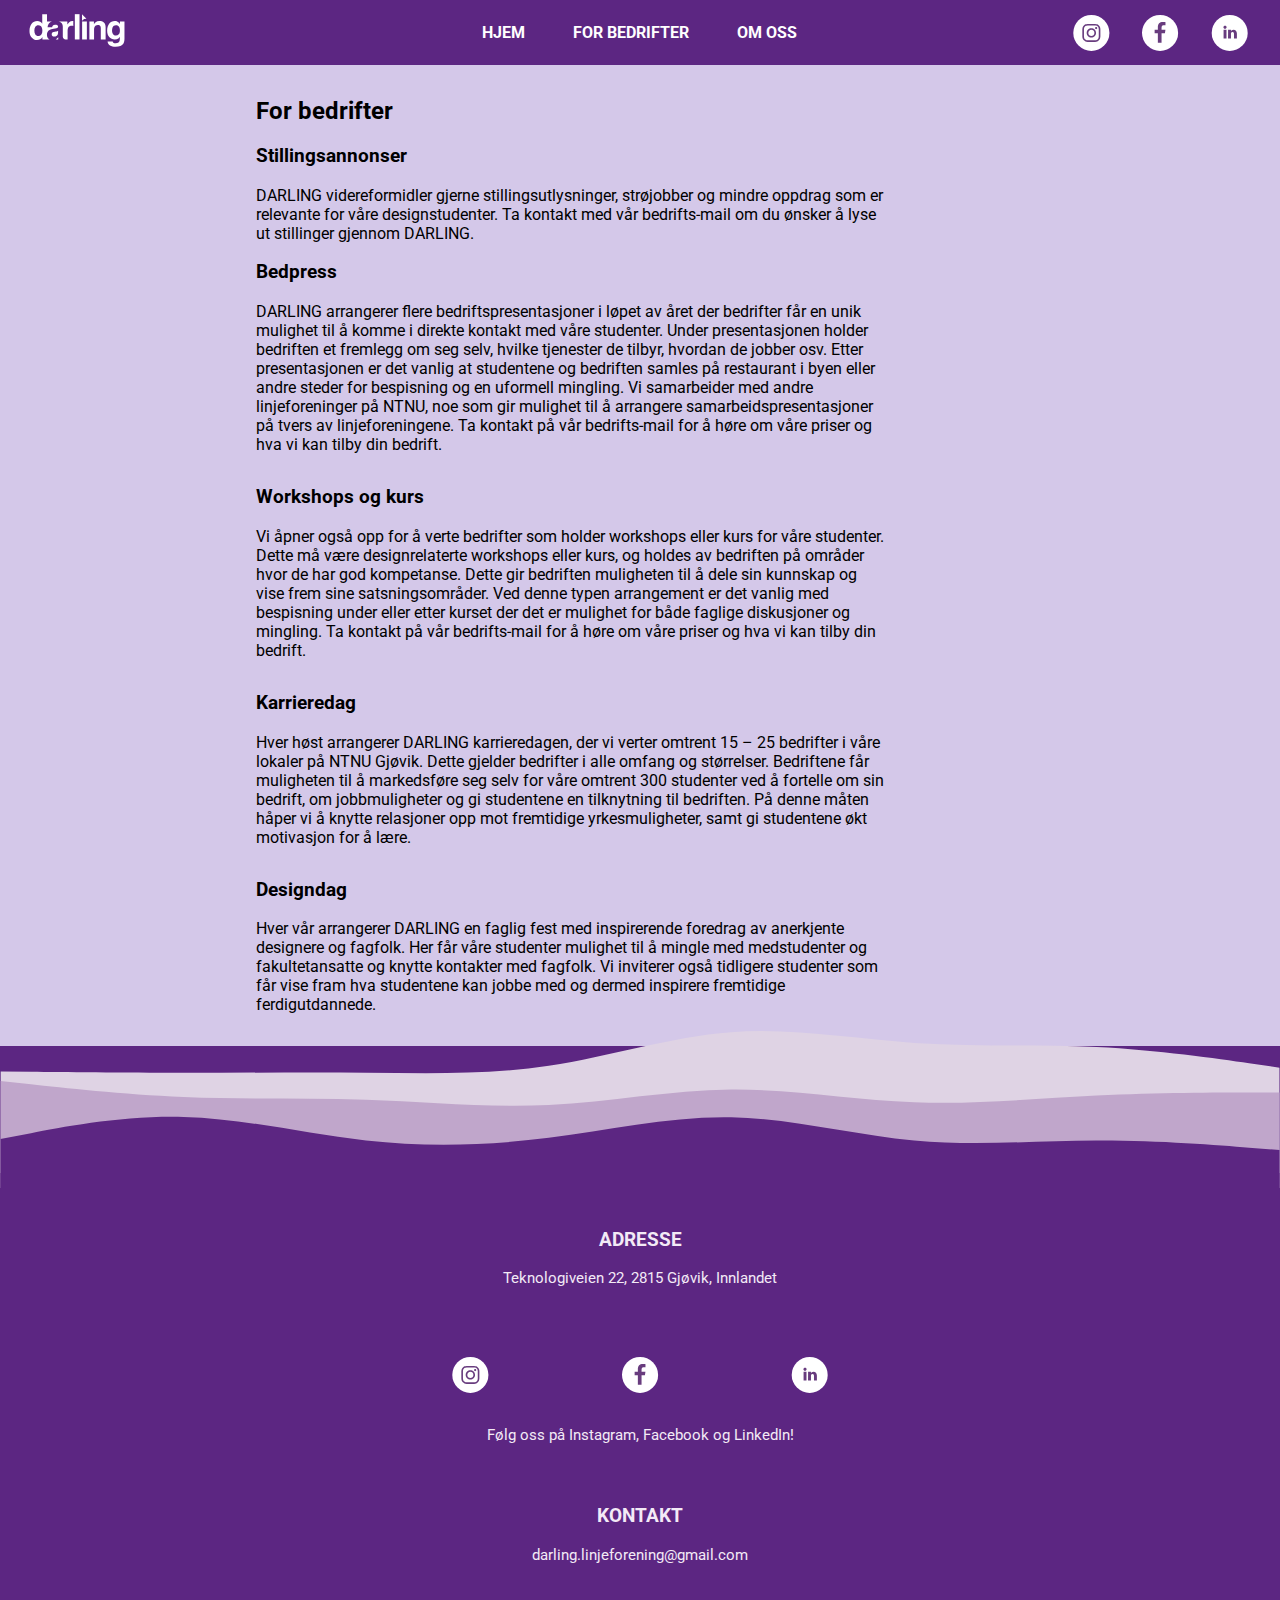
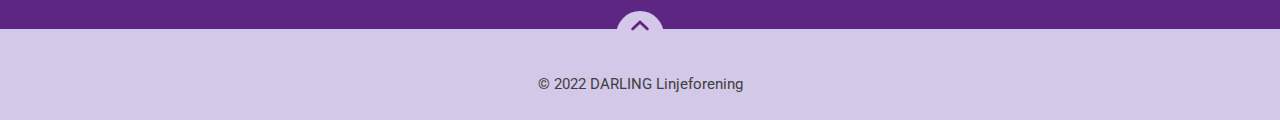
==== bedrifter.html @ b05ab0b9 "navbar on desktop, om oss, bedrifter" ====
<!DOCTYPE html>
<html lang="en">

<head>
    <meta charset="UTF-8">
    <meta http-equiv="X-UA-Compatible" content="IE=edge">
    <meta name="viewport" content="width=device-width, initial-scale=1.0">
    <title>Darling Linjeforening</title>
    <link rel="stylesheet" href="./assets/sass/main.css">
</head>

<body>
    <header>
        <nav>
            <div class="logo">
              <a href="./index.html"><img src="./assets/img/darling_primærlogo_hvit.svg" alt="Darling logo"></a>
            </div>
            <a id="dropdown__btn"> &#9776;</a>
            <div id="dropdown">
              <div class="dropdown__content" id="dropdown__content">
                  <a id="dropdown__btn--close">&times;</a>
                  <a href="./index.html">Hjem</a>
                  <a href="./bedrifter.html">For bedrifter</a>
                  <a href="./omoss.html">Om oss</a>
              </div>
            </div>
            <div class="some">
              <img src="./assets/img/instagram-icon.svg" alt="Instagram ikon">
              <img src="./assets/img/facebook-icon.svg" alt="Facebook ikon">
              <img src="./assets/img/linkedin-icon.svg" alt="LinkedIn ikon">
            </div>
        </nav>
    </header>

    <main>
        <article class="article-klassisk">
            <h2>For bedrifter</h2>
            <h3>Stillingsannonser</h3>
            <p class="paragraf-klassisk">
                DARLING videreformidler gjerne stillingsutlysninger, strøjobber og mindre oppdrag som er 
                relevante for våre designstudenter. Ta kontakt med vår bedrifts-mail om du ønsker å lyse ut 
                stillinger gjennom DARLING.
            </p>
        <article>

        </article class="article-klassisk">
            <h3>
                Bedpress
            </h3>
            <p class="paragraf-klassisk">
                DARLING arrangerer flere bedriftspresentasjoner i løpet av året der bedrifter får en unik mulighet 
                til å komme i direkte kontakt med våre studenter. Under presentasjonen holder bedriften et fremlegg 
                om seg selv, hvilke tjenester de tilbyr, hvordan de jobber osv. Etter presentasjonen er det vanlig at 
                studentene og bedriften samles på restaurant i byen eller andre steder for bespisning og en uformell 
                mingling. Vi samarbeider med andre linjeforeninger på NTNU, noe som gir mulighet til å arrangere 
                samarbeidspresentasjoner på tvers av linjeforeningene. Ta kontakt på vår bedrifts-mail for å høre om 
                våre priser og hva vi kan tilby din bedrift.
            </p>
        </article>

        <article class="article-klassisk">
            <h3>
                Workshops og kurs
            </h3>
            <p class="paragraf-klassisk">
                Vi åpner også opp for å verte bedrifter som holder workshops eller kurs for våre studenter. Dette må 
                være designrelaterte workshops eller kurs, og holdes av bedriften på områder hvor de har god kompetanse. 
                Dette gir bedriften muligheten til å dele sin kunnskap og vise frem sine satsningsområder. Ved denne typen 
                arrangement er det vanlig med bespisning under eller etter kurset der det er mulighet for både faglige diskusjoner 
                og mingling. Ta kontakt på vår bedrifts-mail for å høre om våre priser og hva vi kan tilby din bedrift.
            </p>
        </article>

        <article class="article-klassisk">
            <h3>Karrieredag</h3>
            <p class="paragraf-klassisk">
                Hver høst arrangerer DARLING karrieredagen, der vi verter omtrent 15 – 25 bedrifter i våre lokaler på NTNU Gjøvik. 
                Dette gjelder bedrifter i alle omfang og størrelser. Bedriftene får muligheten til å markedsføre seg selv for våre 
                omtrent 300 studenter ved å fortelle om sin bedrift, om jobbmuligheter og gi studentene en tilknytning til bedriften. 
                På denne måten håper vi å knytte relasjoner opp mot fremtidige yrkesmuligheter, samt gi studentene økt motivasjon for å lære.
            </p>
        </article>

        <article class="article-klassisk">
            <h3>Designdag</h3>
            <p class="paragraf-klassisk">
                Hver vår arrangerer DARLING en faglig fest med inspirerende foredrag av anerkjente designere og fagfolk. Her får våre 
                studenter mulighet til å mingle med medstudenter og fakultetansatte og knytte kontakter med fagfolk. Vi inviterer også tidligere studenter som får vise fram hva studentene kan jobbe med og dermed inspirere fremtidige ferdigutdannede.
            </p>
        </article>
    </main>

    <footer>
        <img src="./assets/img/layeredwavesIllustrator.svg" alt="footer illustrasjon">
        <div class="footer__adresse">
            <h3>Adresse</h3>
            <p>Teknologiveien 22, 2815 Gjøvik, Innlandet</p>
        </div>
        <div class="footer__some">
            <div class="footer__some--icons">
                <img src="./assets/img/instagram-icon.svg" alt="Instagram ikon">
                <img src="./assets/img/facebook-icon.svg" alt="Facebook ikon">
                <img src="./assets/img/linkedin-icon.svg" alt="LinkedIn ikon">
            </div>
            <p>Følg oss på Instagram, Facebook og LinkedIn!</p>
        </div>
        <div class="footer__kontakt">
            <h3>Kontakt</h3>
            <p>darling.linjeforening@gmail.com</p>
        </div>
        <div class="footer__bar">
            <span id="footerBtn">
                <img class="pil" src="./assets/img/chevronpil.svg" alt="arrow">
            </span>
            <p>© 2022 DARLING Linjeforening</p>
        </div>
    </footer>

    <script src="./assets/js/script.js"></script>
    </body>
---- assets/sass/main.css ----
@import url("https://fonts.googleapis.com/css2?family=Roboto:wght@300;400&display=swap");
@import url("https://fonts.googleapis.com/css2?family=Roboto:wght@300;400&display=swap");
body {
  background-color: hsl(261deg, 43%, 85%);
  max-width: 100vw;
  padding: 0;
  margin: 0;
  font-family: "Roboto", sans-serif;
}

header {
  max-height: 16vh;
  background-color: hsl(275deg, 55%, 33%);
}
header nav .logo img {
  max-height: 10vh;
  padding: 6vh 0 0;
}
header nav #dropdown__btn {
  align-self: flex-end;
  font-size: 2em;
  position: absolute;
  top: 0;
  right: 0;
  margin: 6vh 8vw;
  padding: 2vh 0;
}
header nav a {
  color: white;
  text-transform: uppercase;
  font-weight: bold;
}
header nav .some {
  display: none;
}
header nav #dropdown {
  display: flex;
}
header nav #dropdown .dropdown__content {
  color: white;
  display: flex !important;
  flex-direction: column !important;
  min-height: 100vh;
  min-width: 100vw;
  background-color: hsl(275deg, 55%, 33%);
  z-index: 1;
}
header nav #dropdown .dropdown__content #dropdown__btn--close {
  align-self: flex-end;
  font-size: 2em;
  margin: 0 8vw;
  padding: 0 5px;
}
header nav #dropdown .dropdown__content a {
  text-decoration: none;
  padding: 2rem 2rem 0;
}
header nav #dropdown .dropdown__content--desktop {
  color: white;
  display: flex;
  flex-direction: row;
}
header nav #dropdown .dropdown__content--desktop a {
  text-decoration: none;
  padding: 0 1.5em 0;
}
header nav #dropdown .dropdown__content--desktop a:hover {
  opacity: 0.5;
}

main {
  max-width: 100vw;
}
main #article-header {
  max-width: 100vw;
  background-color: hsl(275deg, 55%, 33%);
  padding: 8vh 5vw 12vh 5vw;
  max-height: 55vh;
}
main #article-header h2 {
  max-width: 20ch;
}
main #article-header h2, main #article-header p {
  color: #F3EAF6;
}
main .header-graphic {
  height: 1px;
}
main .header-graphic img {
  width: 28vw;
  transform: rotate(343deg);
  position: relative;
  left: 64vw;
  top: -11vh;
}
main #article-main {
  max-width: 90vw;
  margin: 0 auto;
  padding-bottom: 10vh;
}
main #article-main p {
  color: #3E3E3E;
  line-height: 130%;
}
main #article-main h2 {
  color: hsl(275deg, 55%, 33%);
  font-weight: bolder;
  font-size: 22px;
}
main #article-main #unique-h2 {
  text-align: center;
  margin: 0 auto;
  max-width: 25ch;
  padding-bottom: 5vh;
  padding-top: 11vh;
}
main #article-main .cards {
  display: grid;
  max-width: auto;
}
main #article-main .cards .card {
  background-color: #F3EAF6;
  max-width: auto;
  height: auto;
  margin-bottom: 20px;
  border-radius: 5%;
  box-shadow: 0px 6px 15px 0px rgba(39, 76, 103, 0.1);
  padding: 10px 0;
}
main #article-main .cards .card p {
  max-width: auto;
  padding: 0 10vw;
}
main #article-main .cards .card h3 {
  text-align: center;
  color: hsl(275deg, 55%, 33%);
  font-weight: bolder;
}
main #article-main .cards .card .lesmerBtn {
  text-decoration: none;
  padding: 7px 10px;
  background-color: hsl(17deg, 100%, 62%);
  color: white;
  border-radius: 8px;
  box-shadow: 0px 6px 15px 0px rgba(39, 76, 103, 0.1);
  text-transform: uppercase;
  text-align: center;
  margin: 30px auto 10px auto;
  display: block;
  width: 18vw;
  font-size: 12px;
}

footer {
  background-color: hsl(275deg, 55%, 33%);
  height: auto;
  color: #F3EAF6;
  margin: 0 auto;
  text-align: center;
  width: 100vw;
}
footer img {
  max-width: 100vw;
  bottom: 2vh;
  position: relative;
}
footer h3 {
  text-transform: uppercase;
}
footer p {
  font-size: 15px;
}
footer .footer__adresse, footer .footer__some, footer .footer__kontakt {
  padding-bottom: 3vh;
}
footer .footer__kontakt {
  padding-bottom: 50px;
}
footer .footer__some--icons {
  width: 50vw;
  margin: 5vh auto 0 auto;
  display: flex;
  justify-content: space-evenly;
}
footer .footer__bar {
  background-color: hsl(261deg, 43%, 85%);
  color: #3E3E3E;
  padding: 12px;
  max-width: 100vw;
}
footer .footer__bar #footerBtn {
  padding: 15px;
  background-color: hsl(261deg, 43%, 85%);
  border-radius: 50%;
  margin: 0 auto;
  position: relative;
  bottom: 15px;
  border: none;
  cursor: pointer;
}
footer .footer__bar #footerBtn .pil {
  width: 18px;
  top: -10px;
}

.article-klassisk {
  margin: 2em auto;
  max-width: 60vw;
}

.paragraf-klassisk {
  max-width: 70ch;
}

@media screen and (min-width: 500px) {
  header nav {
    display: grid;
    grid-template-rows: 1fr;
    grid-template-columns: 1fr 3fr 1fr;
    align-items: center;
    padding: 0.5em 1em;
  }
  header nav .logo {
    grid-column: 1;
    grid-row: 1;
  }
  header nav .logo img {
    max-height: 5vh;
    padding: 0;
    align-self: center;
  }
  header nav #dropdown {
    grid-column: 2;
    grid-row: 1;
    justify-content: center;
  }
  header nav .some {
    display: flex;
    grid-column: 3;
    grid-row: 1;
    max-height: 5vh;
    justify-content: end;
  }
  header nav .some img {
    margin: 0 1em 0;
  }
  header nav .some img:hover {
    opacity: 0.5;
  }
  main #article-header {
    background-color: hsl(17deg, 100%, 62%);
  }
}/*# sourceMappingURL=main.css.map */
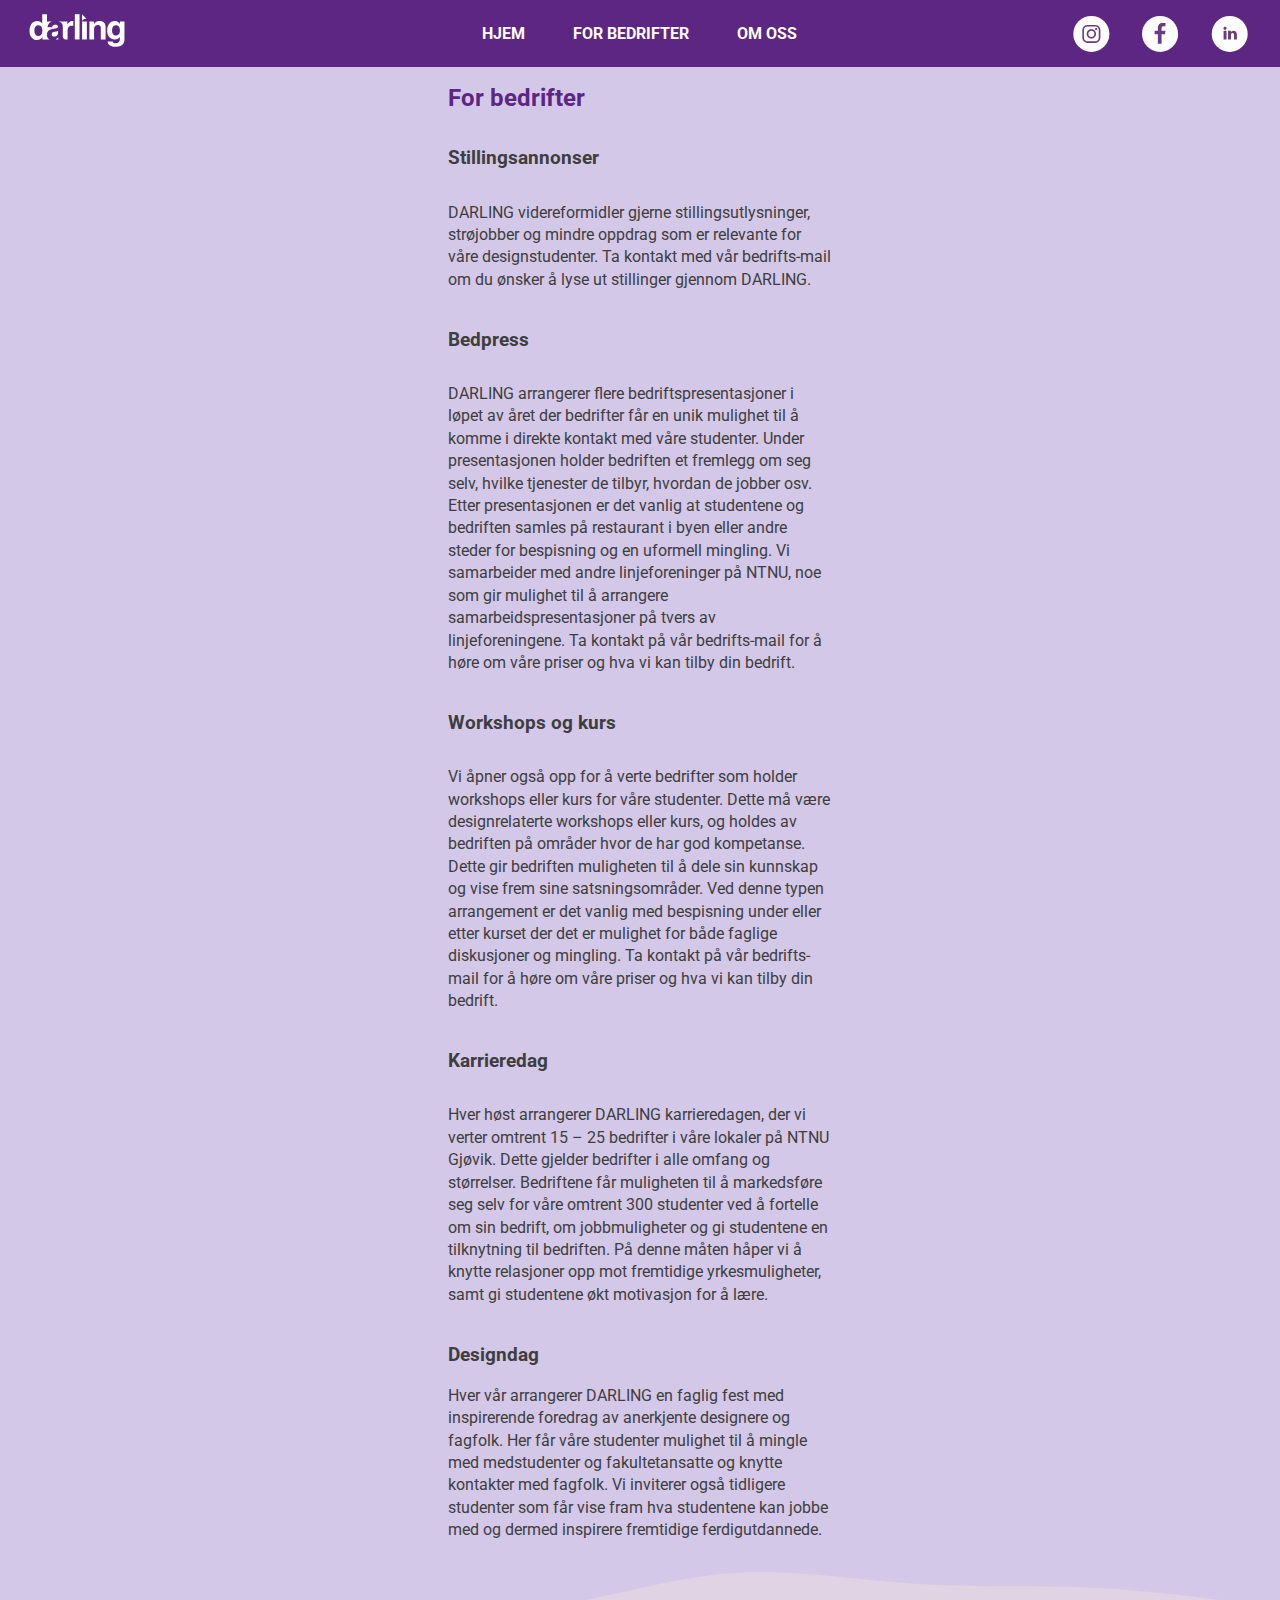
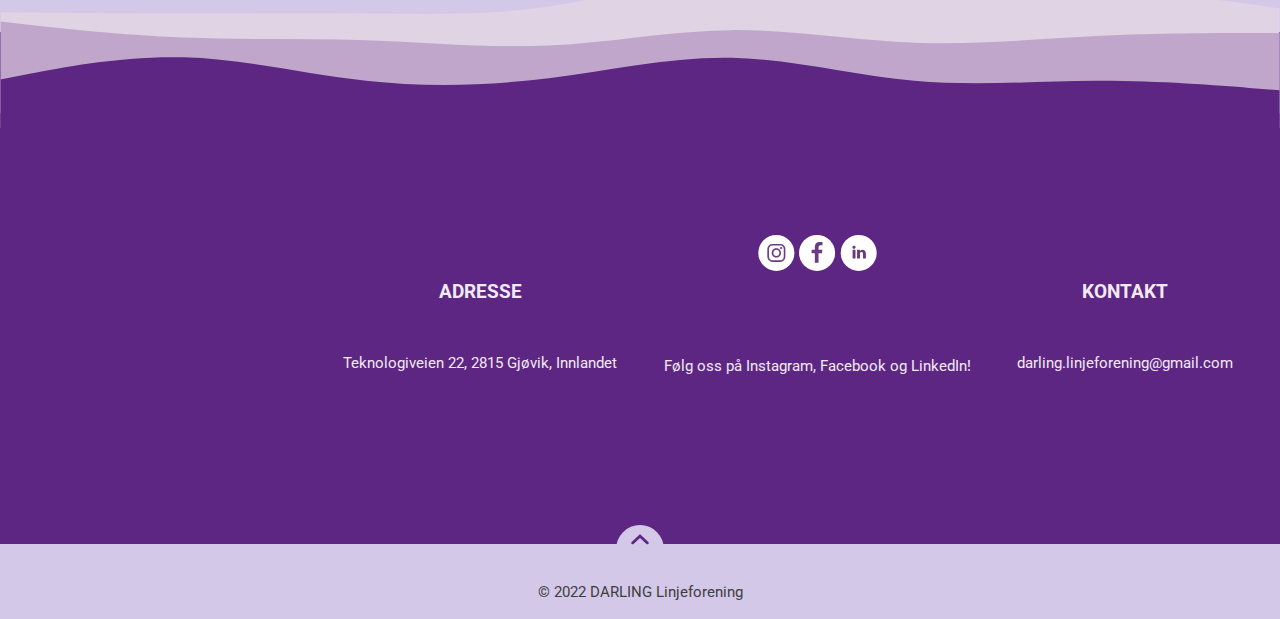
==== commit b6ab4358: "fikset footer" ====
--- a/bedrifter.html
+++ b/bedrifter.html
@@ -92,21 +92,32 @@
 
     <footer>
         <img src="./assets/img/layeredwavesIllustrator.svg" alt="footer illustrasjon">
-        <div class="footer__adresse">
-            <h3>Adresse</h3>
-            <p>Teknologiveien 22, 2815 Gjøvik, Innlandet</p>
-        </div>
-        <div class="footer__some">
-            <div class="footer__some--icons">
-                <img src="./assets/img/instagram-icon.svg" alt="Instagram ikon">
-                <img src="./assets/img/facebook-icon.svg" alt="Facebook ikon">
-                <img src="./assets/img/linkedin-icon.svg" alt="LinkedIn ikon">
+        
+        <div class="footer__content">
+            
+            <div class="footer__googlemaps">
+                <iframe src="https://www.google.com/maps/embed?pb=!1m18!1m12!1m3!1d15583.714852324074!2d10.661798295858054!3d60.77543642572099!2m3!1f0!2f0!3f0!3m2!1i1024!2i768!4f13.1!3m3!1m2!1s0x4641da14f48bc6d1%3A0x15d7b34504988672!2sNTNU%20i%20Gj%C3%B8vik!5e0!3m2!1sno!2sno!4v1660333039455!5m2!1sno!2sno" width="250" height="250" style="border:0;" allowfullscreen="" loading="lazy" referrerpolicy="no-referrer-when-downgrade"></iframe>
             </div>
-            <p>Følg oss på Instagram, Facebook og LinkedIn!</p>
-        </div>
-        <div class="footer__kontakt">
-            <h3>Kontakt</h3>
-            <p>darling.linjeforening@gmail.com</p>
+
+            <div class="footer__adresse">
+                <h3>Adresse</h3>
+                <p>Teknologiveien 22, 2815 Gjøvik, Innlandet</p>
+            </div>
+
+            <div class="footer__some">
+                <div class="footer__some--icons">
+                    <a href="https://www.instagram.com/darling.linjeforening/"><img src="./assets/img/instagram-icon.svg" alt="Instagram ikon"></a>
+                    <a href="https://www.facebook.com/darling.linjeforening"><img src="./assets/img/facebook-icon.svg" alt="Facebook ikon"></a>
+                    <a href="https://www.linkedin.com/company/darling-linjeforening/"><img src="./assets/img/linkedin-icon.svg" alt="LinkedIn ikon"></a>
+                </div>
+                <p>Følg oss på Instagram, Facebook og LinkedIn!</p>
+            </div>
+
+            <div class="footer__kontakt">
+                <h3>Kontakt</h3>
+                <p>darling.linjeforening@gmail.com</p>
+            </div>
+            
         </div>
         <div class="footer__bar">
             <span id="footerBtn">
--- a/assets/sass/main.css
+++ b/assets/sass/main.css
@@ -6,6 +6,7 @@
   padding: 0;
   margin: 0;
   font-family: "Roboto", sans-serif;
+  line-height: 140%;
 }
 
 header {
@@ -75,13 +76,17 @@
   max-width: 100vw;
   background-color: hsl(275deg, 55%, 33%);
   padding: 8vh 5vw 12vh 5vw;
-  max-height: 55vh;
+  max-height: 65vh;
 }
 main #article-header h2 {
   max-width: 20ch;
 }
 main #article-header h2, main #article-header p {
   color: #F3EAF6;
+  line-height: 130%;
+}
+main #article-header p {
+  max-width: 38ch;
 }
 main .header-graphic {
   height: 1px;
@@ -92,6 +97,9 @@
   position: relative;
   left: 64vw;
   top: -11vh;
+}
+main #article-header-desktop {
+  display: none;
 }
 main #article-main {
   max-width: 90vw;
@@ -150,6 +158,9 @@
   width: 18vw;
   font-size: 12px;
 }
+main #article-main .cards .card__dots {
+  display: none;
+}
 
 footer {
   background-color: hsl(275deg, 55%, 33%);
@@ -169,6 +180,9 @@
 }
 footer p {
   font-size: 15px;
+}
+footer .footer__googlemaps {
+  display: none;
 }
 footer .footer__adresse, footer .footer__some, footer .footer__kontakt {
   padding-bottom: 3vh;
@@ -204,12 +218,35 @@
 }
 
 .article-klassisk {
-  margin: 2em auto;
-  max-width: 60vw;
-}
-
-.paragraf-klassisk {
+  margin: 0 auto;
+  max-width: 80vw;
+  color: #3E3E3E;
+}
+.article-klassisk h2 {
+  color: hsl(275deg, 55%, 33%);
+  font-weight: bold;
+}
+.article-klassisk h3 {
+  margin: 2em 0 1em;
+}
+.article-klassisk .paragraf-klassisk {
   max-width: 70ch;
+  margin: 0 auto;
+  margin: 1em 0;
+}
+.article-klassisk .bilde-klassisk {
+  max-width: 80vw;
+  border-radius: 10px;
+  box-shadow: 0px 6px 15px 0px rgba(39, 76, 103, 0.1);
+  margin: 0 auto;
+}
+.article-klassisk .kontaktOss {
+  font-weight: bold;
+  color: hsl(275deg, 55%, 33%);
+}
+
+.article-klassisk:last-child .paragraf-klassisk:last-child {
+  margin: 0 0 10vh;
 }
 
 @media screen and (min-width: 500px) {
@@ -229,6 +266,9 @@
     padding: 0;
     align-self: center;
   }
+  header nav .logo img:hover {
+    opacity: 0.5;
+  }
   header nav #dropdown {
     grid-column: 2;
     grid-row: 1;
@@ -248,6 +288,122 @@
     opacity: 0.5;
   }
   main #article-header {
-    background-color: hsl(17deg, 100%, 62%);
+    display: none;
+  }
+  main .header-graphic {
+    display: none;
+  }
+  main #article-header-desktop {
+    max-width: 60vw;
+    display: flex;
+    flex-direction: column;
+    margin: 0 auto;
+  }
+  main #article-header-desktop .darlinglogo-stor {
+    max-width: 40vw;
+    padding: 10vh 0 10vh 0;
+    margin: 0 auto;
+  }
+  main #article-header-desktop .hvemervi-svg {
+    max-width: 80%;
+    margin: 0 auto;
+    margin-bottom: 10vh;
+  }
+  main #article-header-desktop .bilde-klassisk {
+    max-width: 65%;
+    border-radius: 10px;
+    box-shadow: 0px 6px 15px 0px rgba(39, 76, 103, 0.1);
+    margin: 0 auto;
+  }
+  main #article-main {
+    width: 1200px;
+    padding-bottom: 200px;
+  }
+  main #article-main #unique-h2 {
+    padding-bottom: 8vh;
+    max-width: 30ch;
+    line-height: 150%;
+    font-size: 22px;
+  }
+  main #article-main .cards {
+    display: grid;
+    grid-template-columns: repeat(auto-fit, minmax(200px, 300px));
+    gap: 0.3% 2%;
+    justify-content: center;
+  }
+  main #article-main .cards .card {
+    border-radius: 20px;
+    max-width: auto;
+    display: flex;
+    flex-direction: column;
+    justify-content: space-between;
+  }
+  main #article-main .cards .card p {
+    padding: 0 30px;
+    width: 30ch;
+    font-size: 14px;
+  }
+  main #article-main .cards .card .lesmerBtn {
+    margin: 30px auto 10px auto;
+    width: 55px;
+    font-size: 12px;
+  }
+  main #article-main .cards .card h3 {
+    padding-bottom: 10px;
+  }
+  main #article-main .cards .card__dots {
+    display: block;
+    margin-top: -50px;
+  }
+  footer .footer__content {
+    max-width: 100vw;
+    display: flex;
+    flex-direction: row;
+    justify-content: space-evenly;
+    align-items: center;
+    padding-bottom: 10vh;
+  }
+  footer .footer__content .footer__googlemaps {
+    display: block;
+  }
+  footer .footer__content .footer__adresse, footer .footer__content .footer__kontakt {
+    padding-bottom: 0%;
+  }
+  footer .footer__content .footer__adresse h3, footer .footer__content .footer__kontakt h3 {
+    padding-bottom: 30px;
+  }
+  footer .footer__content .footer__some {
+    padding-bottom: 0;
+    margin-top: 4.2vh;
+  }
+  footer .footer__content .footer__some .footer__some--icons {
+    width: 10vw;
+    display: flex;
+    justify-content: space-evenly;
+    margin: 0 auto;
+  }
+  footer img {
+    bottom: 7vh;
+  }
+  footer .footer__bar {
+    padding: 0px;
+  }
+  footer .footer__bar #footerBtn {
+    bottom: 5px;
+  }
+  .article-klassisk {
+    margin: 0 auto;
+    max-width: 30vw;
+  }
+  .article-klassisk .paragraf-klassisk {
+    max-width: 70ch;
+    margin: 0 auto;
+    margin: 2em 0;
+  }
+  .article-klassisk .bilde-klassisk {
+    max-width: 30vw;
+    border-radius: 10px;
+    box-shadow: 0px 6px 15px 0px rgba(39, 76, 103, 0.1);
+    margin: 0 auto;
   }
 }/*# sourceMappingURL=main.css.map */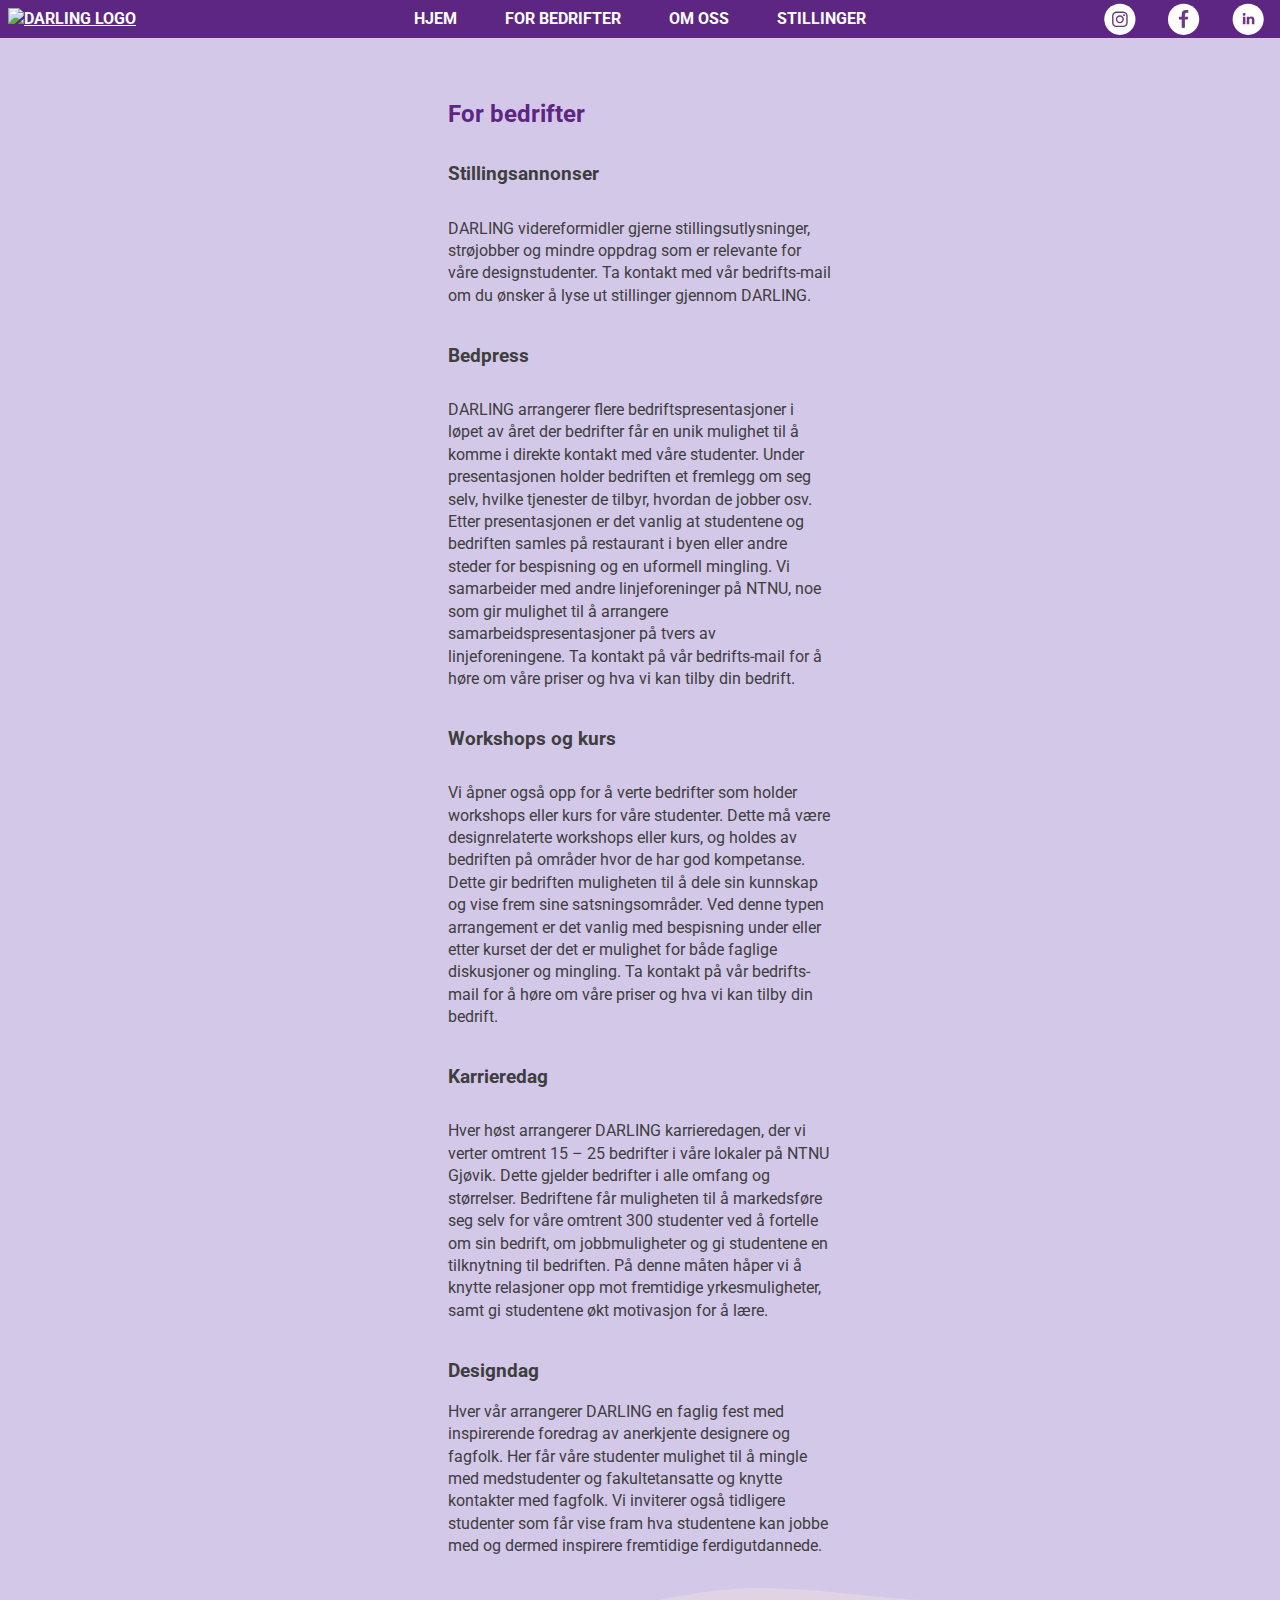
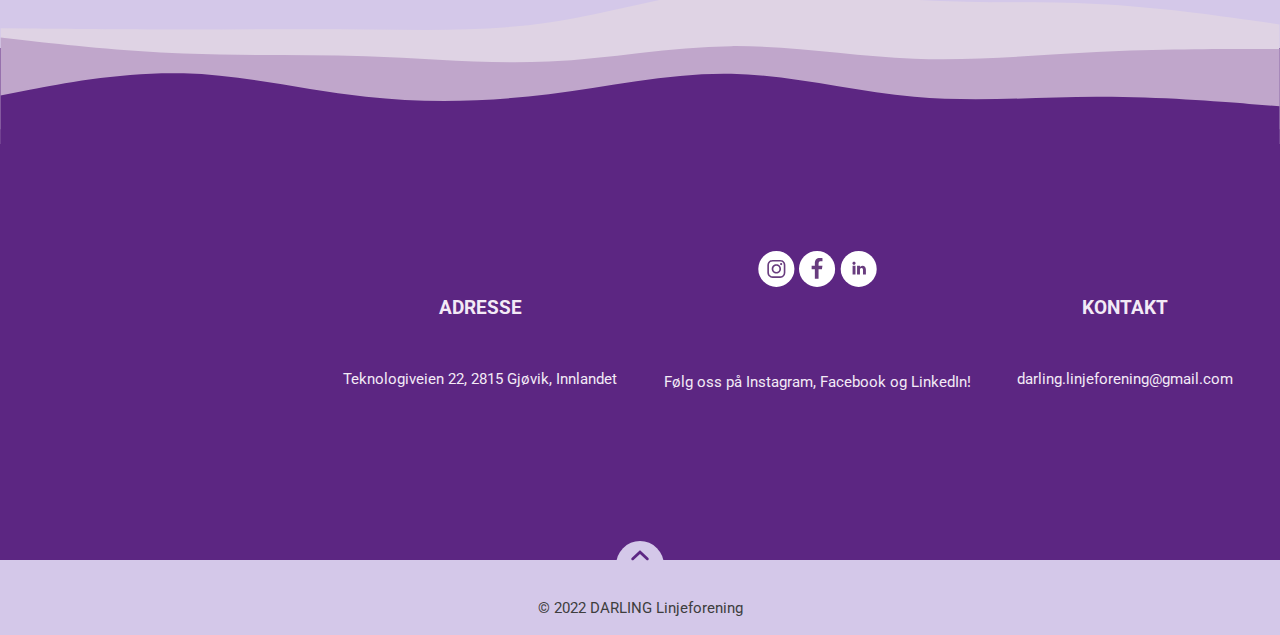
==== commit 78ab3ce8: "Merge pull request #15 from ingring/navbar-hotfix" ====
--- a/bedrifter.html
+++ b/bedrifter.html
@@ -13,21 +13,24 @@
     <header>
         <nav>
             <div class="logo">
-              <a href="./index.html"><img src="./assets/img/darling_primærlogo_hvit.svg" alt="Darling logo"></a>
+                <a href="./index.html"><img src="./assets/img/darling_logo_primary-white.svg" alt="Darling logo"></a>
+                <span id="dropdown__btn"> &#9776;</span>
             </div>
-            <a id="dropdown__btn"> &#9776;</a>
+
             <div id="dropdown">
-              <div class="dropdown__content" id="dropdown__content">
-                  <a id="dropdown__btn--close">&times;</a>
-                  <a href="./index.html">Hjem</a>
-                  <a href="./bedrifter.html">For bedrifter</a>
-                  <a href="./omoss.html">Om oss</a>
-              </div>
+                <div class="dropdown__content" id="dropdown__content">
+                    <a id="dropdown__btn--close">&times;</a>
+                    <a href="./index.html">Hjem</a>
+                    <a href="./bedrifter.html">For bedrifter</a>
+                    <a href="./omoss.html">Om oss</a>
+                    <a href="./positions.html">Stillinger</a>
+                </div>
             </div>
+
             <div class="some">
-              <img src="./assets/img/instagram-icon.svg" alt="Instagram ikon">
-              <img src="./assets/img/facebook-icon.svg" alt="Facebook ikon">
-              <img src="./assets/img/linkedin-icon.svg" alt="LinkedIn ikon">
+                <a href="https://www.instagram.com/darling.linjeforening/"><img src="./assets/img/instagram-icon.svg" alt="Instagram ikon"></a>
+                <a href="https://www.facebook.com/darling.linjeforening"><img src="./assets/img/facebook-icon.svg" alt="Facebook ikon"></a>
+                <a href="https://www.linkedin.com/company/darling-linjeforening/"><img src="./assets/img/linkedin-icon.svg" alt="LinkedIn ikon"></a>
             </div>
         </nav>
     </header>
@@ -85,7 +88,8 @@
             <h3>Designdag</h3>
             <p class="paragraf-klassisk">
                 Hver vår arrangerer DARLING en faglig fest med inspirerende foredrag av anerkjente designere og fagfolk. Her får våre 
-                studenter mulighet til å mingle med medstudenter og fakultetansatte og knytte kontakter med fagfolk. Vi inviterer også tidligere studenter som får vise fram hva studentene kan jobbe med og dermed inspirere fremtidige ferdigutdannede.
+                studenter mulighet til å mingle med medstudenter og fakultetansatte og knytte kontakter med fagfolk. Vi inviterer også 
+                tidligere studenter som får vise fram hva studentene kan jobbe med og dermed inspirere fremtidige ferdigutdannede.
             </p>
         </article>
     </main>
--- a/assets/sass/main.css
+++ b/assets/sass/main.css
@@ -10,21 +10,29 @@
 }
 
 header {
-  max-height: 16vh;
+  max-height: 8em;
   background-color: hsl(275deg, 55%, 33%);
 }
-header nav .logo img {
-  max-height: 10vh;
-  padding: 6vh 0 0;
-}
-header nav #dropdown__btn {
-  align-self: flex-end;
-  font-size: 2em;
-  position: absolute;
-  top: 0;
-  right: 0;
-  margin: 6vh 8vw;
-  padding: 2vh 0;
+header nav .logo {
+  display: grid;
+  align-items: center;
+  padding: 2em 2em 2em 0;
+}
+header nav .logo a {
+  grid-column: 1;
+  grid-row: 1;
+  max-height: 4em;
+}
+header nav .logo a img {
+  max-height: 4em;
+}
+header nav .logo #dropdown__btn {
+  justify-self: end;
+  font-size: 2.5em;
+  padding: 0.5em 0;
+  color: white;
+  grid-column: 2;
+  grid-row: 1;
 }
 header nav a {
   color: white;
@@ -45,6 +53,7 @@
   min-width: 100vw;
   background-color: hsl(275deg, 55%, 33%);
   z-index: 1;
+  margin-top: -10px;
 }
 header nav #dropdown .dropdown__content #dropdown__btn--close {
   align-self: flex-end;
@@ -236,37 +245,47 @@
 }
 .article-klassisk .bilde-klassisk {
   max-width: 80vw;
-  border-radius: 10px;
   box-shadow: 0px 6px 15px 0px rgba(39, 76, 103, 0.1);
-  margin: 0 auto;
+  margin: 1em auto 0;
 }
 .article-klassisk .kontaktOss {
   font-weight: bold;
   color: hsl(275deg, 55%, 33%);
 }
 
+.article-klassisk:first-child {
+  padding-top: 5vh;
+}
+
 .article-klassisk:last-child .paragraf-klassisk:last-child {
   margin: 0 0 10vh;
 }
 
 @media screen and (min-width: 500px) {
+  header {
+    max-height: 4em;
+  }
   header nav {
     display: grid;
     grid-template-rows: 1fr;
     grid-template-columns: 1fr 3fr 1fr;
     align-items: center;
-    padding: 0.5em 1em;
   }
   header nav .logo {
     grid-column: 1;
     grid-row: 1;
-  }
-  header nav .logo img {
-    max-height: 5vh;
-    padding: 0;
+    padding: 0.5em 0.5em 0.5em 0;
+    max-height: 2em;
+  }
+  header nav .logo a {
+    max-height: 2em;
+  }
+  header nav .logo a img {
+    max-height: 2em;
+    padding: 0 0.5em;
     align-self: center;
   }
-  header nav .logo img:hover {
+  header nav .logo a img:hover {
     opacity: 0.5;
   }
   header nav #dropdown {
@@ -278,11 +297,12 @@
     display: flex;
     grid-column: 3;
     grid-row: 1;
-    max-height: 5vh;
+    max-height: 2em;
     justify-content: end;
   }
   header nav .some img {
     margin: 0 1em 0;
+    max-height: 2em;
   }
   header nav .some img:hover {
     opacity: 0.5;
@@ -402,8 +422,5 @@
   }
   .article-klassisk .bilde-klassisk {
     max-width: 30vw;
-    border-radius: 10px;
-    box-shadow: 0px 6px 15px 0px rgba(39, 76, 103, 0.1);
-    margin: 0 auto;
   }
 }/*# sourceMappingURL=main.css.map */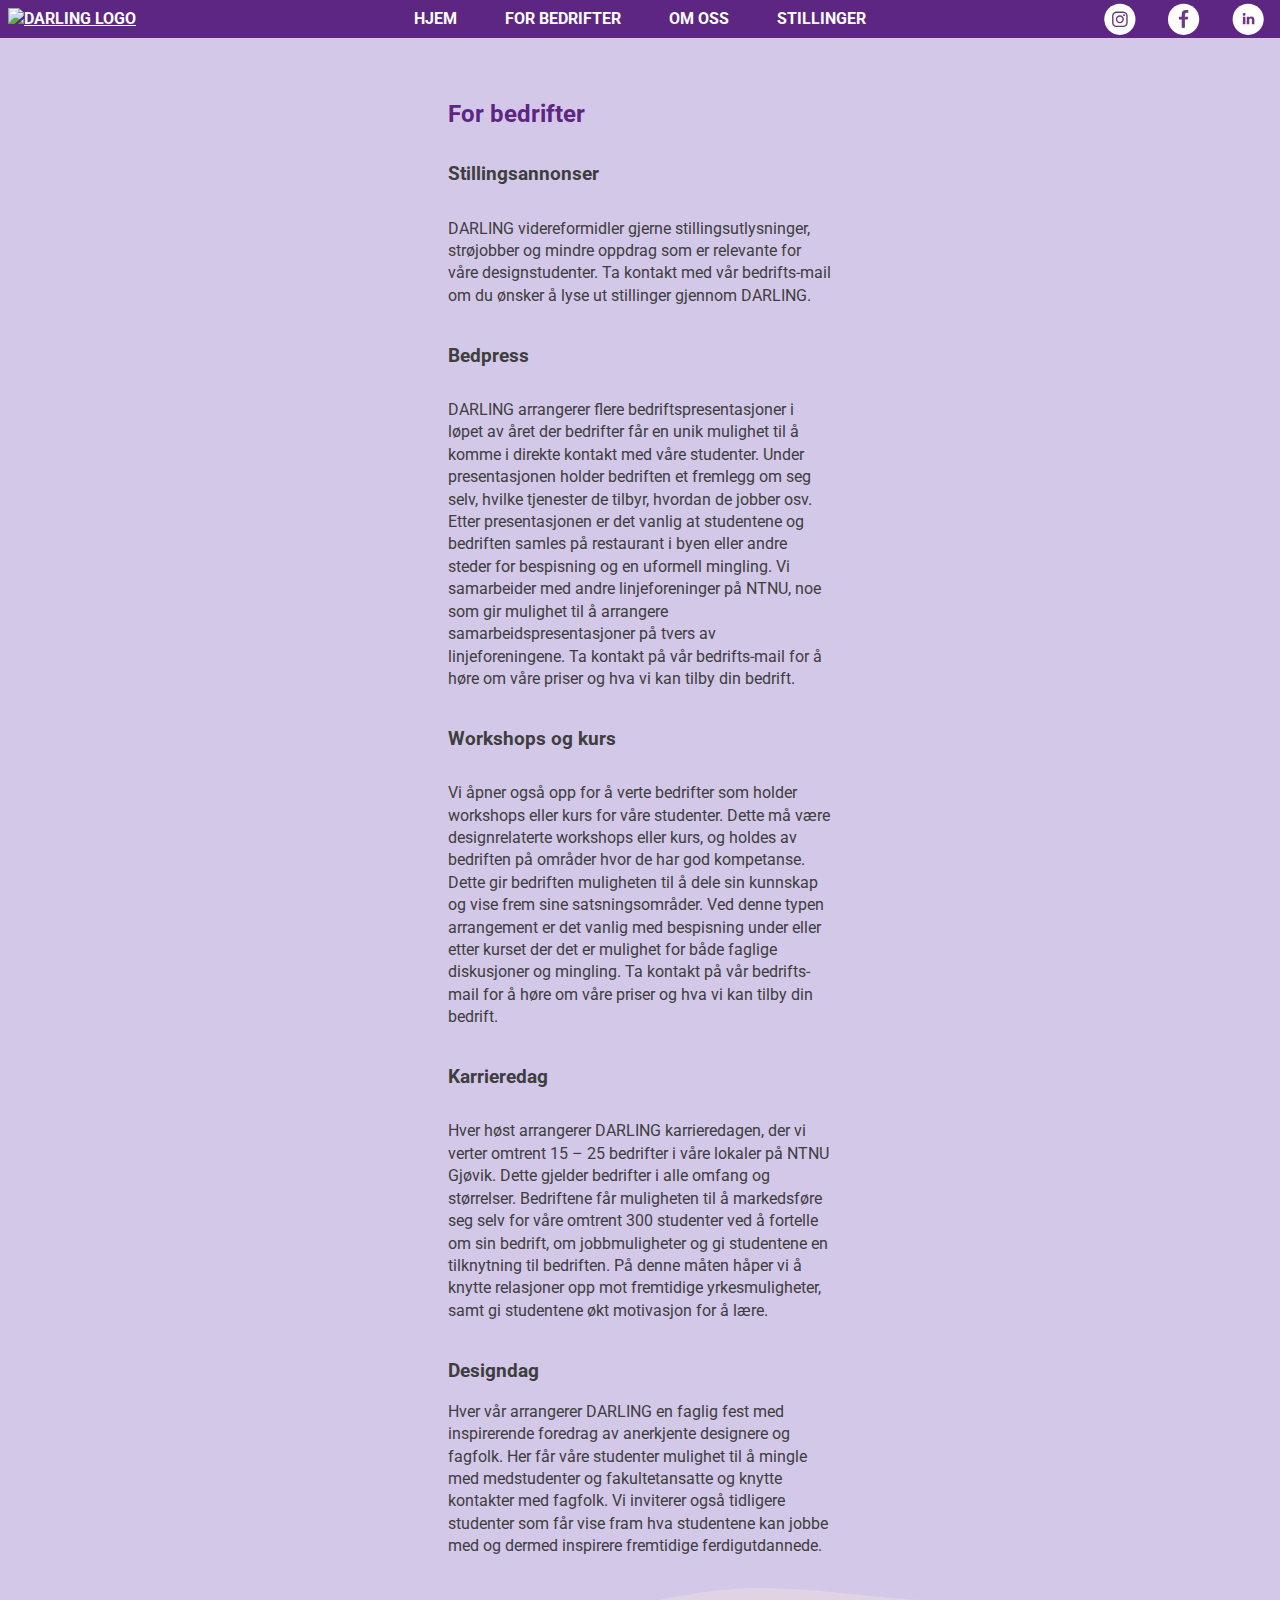
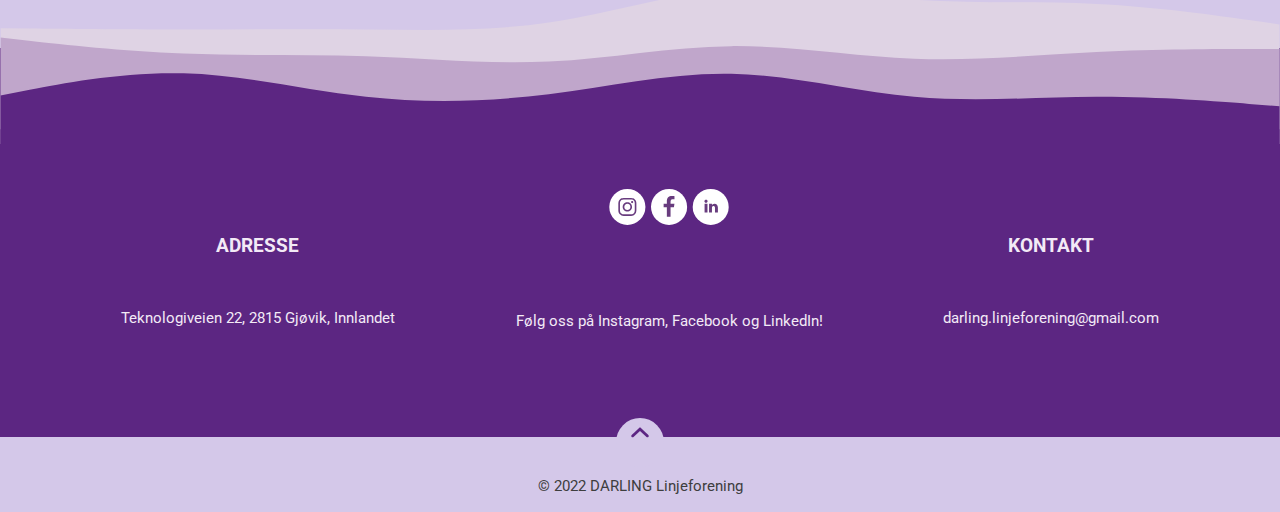
==== commit 6b0bcc63: "updated position site" ====
--- a/bedrifter.html
+++ b/bedrifter.html
@@ -99,9 +99,11 @@
         
         <div class="footer__content">
             
+            <!--
             <div class="footer__googlemaps">
                 <iframe src="https://www.google.com/maps/embed?pb=!1m18!1m12!1m3!1d15583.714852324074!2d10.661798295858054!3d60.77543642572099!2m3!1f0!2f0!3f0!3m2!1i1024!2i768!4f13.1!3m3!1m2!1s0x4641da14f48bc6d1%3A0x15d7b34504988672!2sNTNU%20i%20Gj%C3%B8vik!5e0!3m2!1sno!2sno!4v1660333039455!5m2!1sno!2sno" width="250" height="250" style="border:0;" allowfullscreen="" loading="lazy" referrerpolicy="no-referrer-when-downgrade"></iframe>
             </div>
+            -->
 
             <div class="footer__adresse">
                 <h3>Adresse</h3>
--- a/assets/sass/main.css
+++ b/assets/sass/main.css
@@ -1,5 +1,76 @@
 @import url("https://fonts.googleapis.com/css2?family=Roboto:wght@300;400&display=swap");
 @import url("https://fonts.googleapis.com/css2?family=Roboto:wght@300;400&display=swap");
+.button {
+  text-decoration: none;
+  padding: 7px 10px;
+  color: white;
+  border-radius: 8px;
+  box-shadow: 0px 6px 15px 0px rgba(39, 76, 103, 0.1);
+  text-transform: uppercase;
+  text-align: center;
+  margin: 30px auto 10px auto;
+  display: block;
+  width: 18vw;
+  font-size: 12px;
+}
+
+.positions__card--container {
+  width: 100%;
+  display: flex;
+  flex-direction: row;
+  flex-wrap: wrap;
+  justify-content: center;
+  padding-bottom: 14vh;
+}
+
+.position__card {
+  min-height: 20vh;
+  max-width: 35vw;
+  background-color: hsla(275deg, 55%, 33%, 0.102);
+  border-radius: 5%;
+  box-shadow: 0px 6px 15px 0px rgba(39, 76, 103, 0.1);
+  margin: 6vh 5vw;
+  padding: 2vh;
+  display: flex;
+  flex-direction: column;
+  color: #313131;
+}
+.position__card h2, .position__card p {
+  margin-left: 3vw;
+  margin-right: 2vw;
+}
+.position__card h2 a, .position__card p a {
+  color: hsl(275deg, 55%, 33%);
+}
+.position__card h2 {
+  padding-top: 2vw;
+}
+
+.position__card--deadline {
+  font-style: italic;
+}
+
+.position__card--buttons {
+  display: flex;
+  justify-content: space-evenly;
+}
+
+.company__logo {
+  max-width: 50%;
+  max-height: 50%;
+  align-self: center;
+  margin-top: 5vh;
+  border-radius: 5%;
+}
+
+.apply__button {
+  background-color: hsl(95deg, 55%, 33%);
+}
+
+.readmore__button {
+  background-color: hsl(37deg, 100%, 62%);
+}
+
 body {
   background-color: hsl(261deg, 43%, 85%);
   max-width: 100vw;
@@ -181,7 +252,7 @@
 }
 footer img {
   max-width: 100vw;
-  bottom: 2vh;
+  bottom: 4vh;
   position: relative;
 }
 footer h3 {
@@ -261,6 +332,18 @@
   margin: 0 0 10vh;
 }
 
+.position__card--container {
+  display: flex;
+  flex-direction: column;
+}
+
+.positions h1 {
+  text-align: center;
+  font-size: 25px;
+  padding-top: 7vh;
+  color: hsl(275deg, 55%, 33%);
+}
+
 @media screen and (min-width: 500px) {
   header {
     max-height: 4em;
